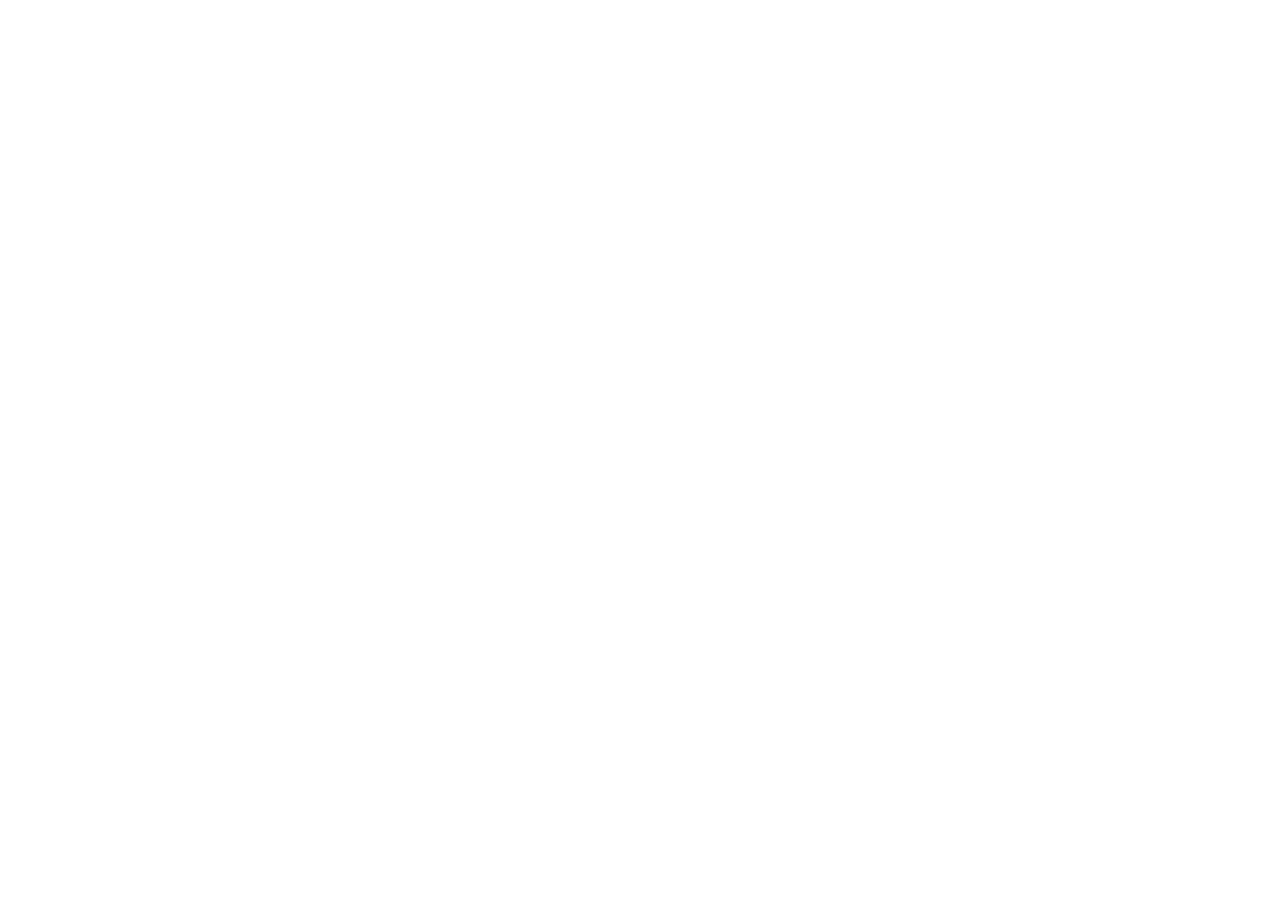
==== index.html @ 0f152d38 "cria arquivos" ====
<!DOCTYPE html>
<html lang="pt-br">
<head>
    <meta charset="UTF-8">
    <meta http-equiv="X-UA-Compatible" content="IE=edge">
    <meta name="viewport" content="width=device-width, initial-scale=1.0">
    <title>Postiti - Login</title>
    <link rel="stylesheet" href="css/style.css">
</head>
<body>
    <script src="js/"></script>
</body>
</html>
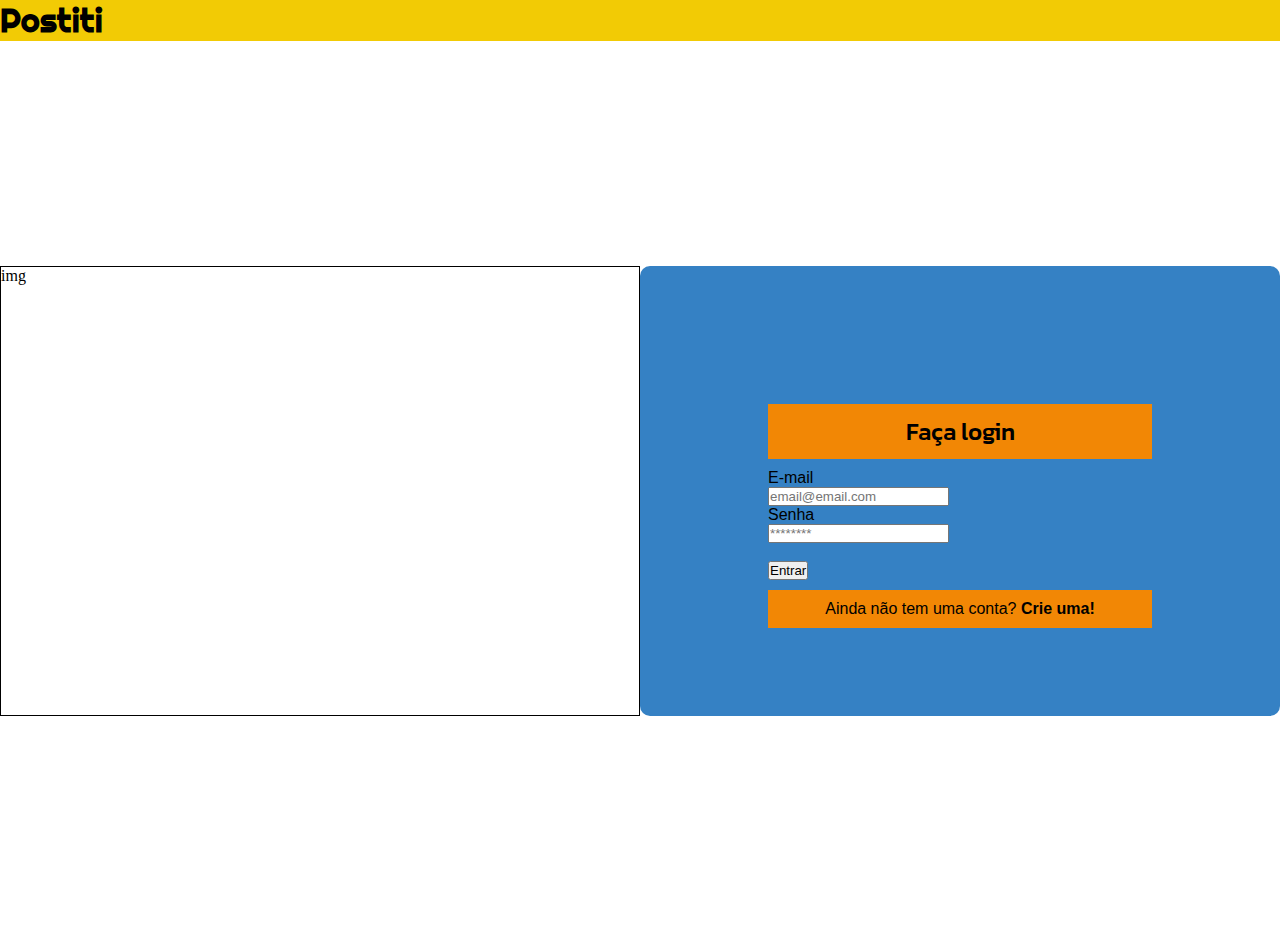
==== commit a5841e96: "edita css" ====
--- a/index.html
+++ b/index.html
@@ -6,8 +6,46 @@
     <meta name="viewport" content="width=device-width, initial-scale=1.0">
     <title>Postiti - Login</title>
     <link rel="stylesheet" href="css/style.css">
+    <style>
+        @import url('https://fonts.googleapis.com/css2?family=Kanit:ital,wght@0,100;0,200;0,300;0,400;0,500;0,600;0,700;0,800;0,900;1,100;1,200;1,300;1,400;1,500;1,600;1,700;1,800;1,900&family=Righteous&display=swap');
+      </style>
 </head>
 <body>
-    <script src="js/"></script>
+    <header>
+        <div class="cabecalho">
+            <h1>Postiti</h1>
+        </div>
+    </header>
+
+    <main>
+        <div class="container">
+        
+            <div class="imagemLogin">img
+                <!-- <img src="imagens/pexels-leeloo-thefirst-5408810.jpg" alt=""> -->
+            </div>
+        
+            <div class="login">
+                <h2>Faça login</h2>
+        
+                <form>
+                    <p>E-mail</p>
+                    <input type="email" name="emailUsuario" id="emailUsuario" placeholder="email@email.com">
+                    <p>Senha</p>
+                    <input type="password" name="senhaUsuario" id="senhaUsuario" placeholder="********">
+                    <br>
+                    <br>
+                    <button type="submit">Entrar</button>
+                </form>
+        
+                
+                <p>Ainda não tem uma conta?<a href="cadastro.html" > <strong>Crie uma!</strong></a></p>
+                
+            </div>
+        </div>
+    </main>
+
+    <footer></footer>
+
+    <script src="js/index.js"></script>
 </body>
 </html>--- a/css/style.css
+++ b/css/style.css
@@ -0,0 +1,69 @@
+*{
+    margin: 0;
+    padding: 0;
+    box-sizing: border-box;
+    text-decoration: none;
+}
+
+:root{
+    --cor1: #8857F2;
+    --cor2: #6B71F2;
+    --cor3: #D7F205;
+    --cor4: #F2CB05;
+    --cor5: #F28705;
+}
+
+a{
+    text-decoration: none;
+    font-family: Verdana, Geneva, Tahoma, sans-serif;
+    color: unset;
+}
+
+h1{
+    font-family: 'Righteous', cursive;
+}
+
+h2, h3, h4{
+    font-family: 'Kanit', sans-serif;
+    font-weight: 500;
+}
+
+p{
+    font-family: Verdana, Geneva, Tahoma, sans-serif;
+}
+
+.cabecalho{
+    background-color: #F2CB05;
+    width: 100vw;
+    max-height: 30vh;
+    margin: auto;
+}
+
+.container{
+    display:flex;
+    align-items: center;
+    justify-content: center;
+    height: 100vh;
+}
+
+.login{
+    background-color: rgb(53, 129, 196);
+    width: 50vw;
+    height: 50vh;
+    margin: auto;
+    border-radius: 10px;
+    padding: 10%;
+}
+
+.login > p, h2{
+    text-align: center;
+    padding: 10px;
+    margin: 10px 0 10px 0;
+    background-color: #F28705;
+}
+
+.imagemLogin{
+    width: 50vw;
+    height: 50vh;
+    border: 1px solid black;
+}
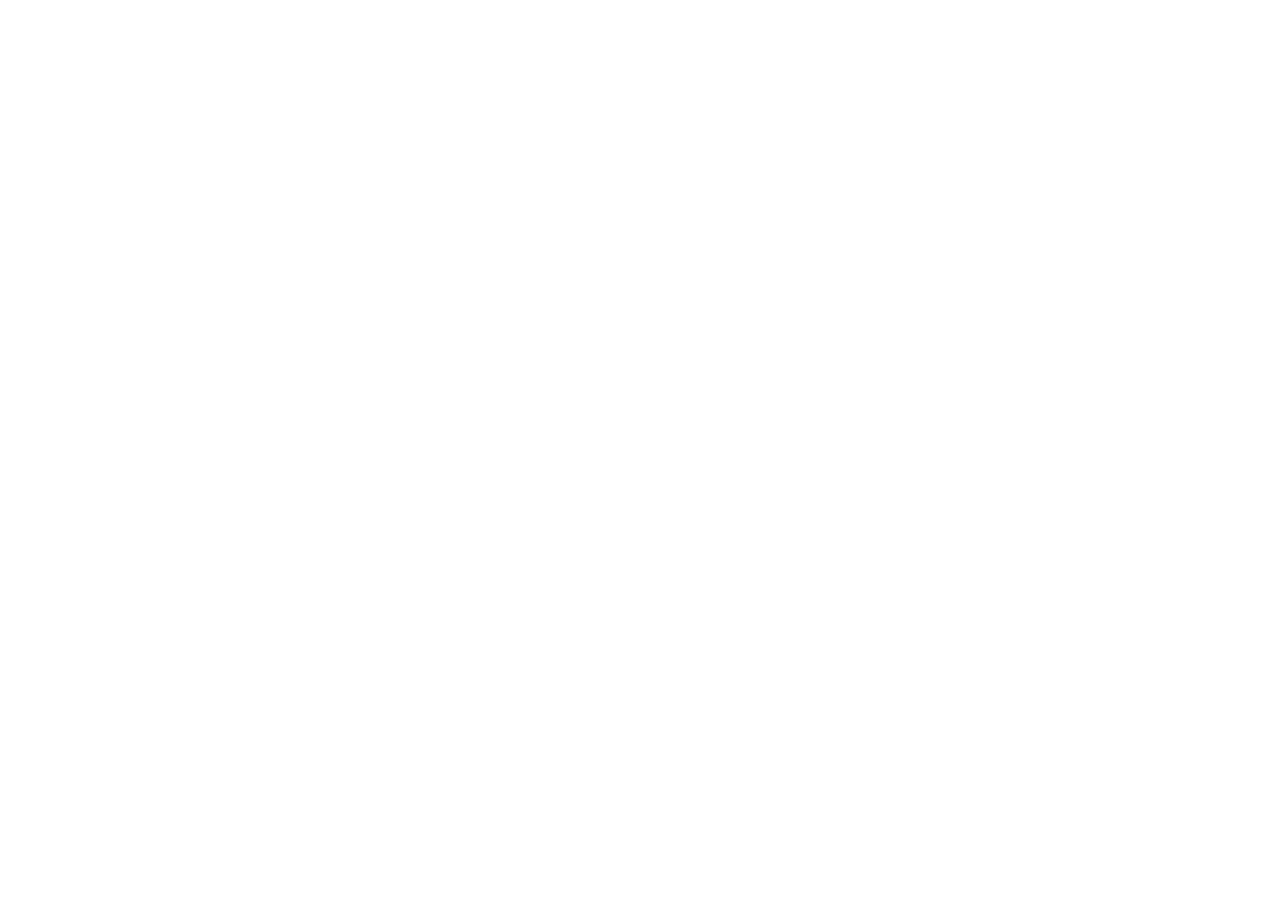
==== commit 06a418cf: "refaz do zero" ====
--- a/index.html
+++ b/index.html
@@ -11,40 +11,7 @@
       </style>
 </head>
 <body>
-    <header>
-        <div class="cabecalho">
-            <h1>Postiti</h1>
-        </div>
-    </header>
-
-    <main>
-        <div class="container">
-        
-            <div class="imagemLogin">img
-                <!-- <img src="imagens/pexels-leeloo-thefirst-5408810.jpg" alt=""> -->
-            </div>
-        
-            <div class="login">
-                <h2>Faça login</h2>
-        
-                <form>
-                    <p>E-mail</p>
-                    <input type="email" name="emailUsuario" id="emailUsuario" placeholder="email@email.com">
-                    <p>Senha</p>
-                    <input type="password" name="senhaUsuario" id="senhaUsuario" placeholder="********">
-                    <br>
-                    <br>
-                    <button type="submit">Entrar</button>
-                </form>
-        
-                
-                <p>Ainda não tem uma conta?<a href="cadastro.html" > <strong>Crie uma!</strong></a></p>
-                
-            </div>
-        </div>
-    </main>
-
-    <footer></footer>
+    
 
     <script src="js/index.js"></script>
 </body>
--- a/css/style.css
+++ b/css/style.css
@@ -13,57 +13,3 @@
     --cor5: #F28705;
 }
 
-a{
-    text-decoration: none;
-    font-family: Verdana, Geneva, Tahoma, sans-serif;
-    color: unset;
-}
-
-h1{
-    font-family: 'Righteous', cursive;
-}
-
-h2, h3, h4{
-    font-family: 'Kanit', sans-serif;
-    font-weight: 500;
-}
-
-p{
-    font-family: Verdana, Geneva, Tahoma, sans-serif;
-}
-
-.cabecalho{
-    background-color: #F2CB05;
-    width: 100vw;
-    max-height: 30vh;
-    margin: auto;
-}
-
-.container{
-    display:flex;
-    align-items: center;
-    justify-content: center;
-    height: 100vh;
-}
-
-.login{
-    background-color: rgb(53, 129, 196);
-    width: 50vw;
-    height: 50vh;
-    margin: auto;
-    border-radius: 10px;
-    padding: 10%;
-}
-
-.login > p, h2{
-    text-align: center;
-    padding: 10px;
-    margin: 10px 0 10px 0;
-    background-color: #F28705;
-}
-
-.imagemLogin{
-    width: 50vw;
-    height: 50vh;
-    border: 1px solid black;
-}
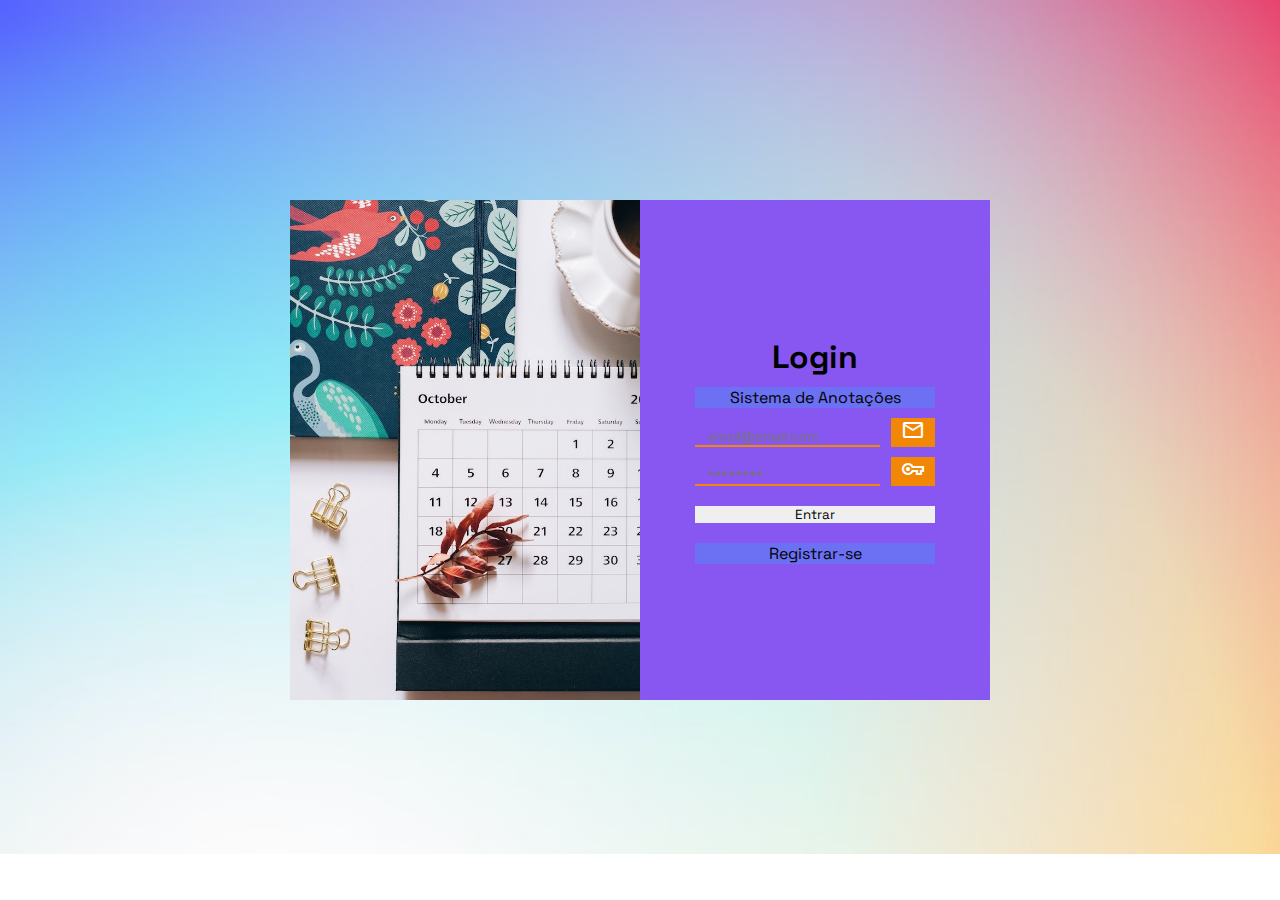
==== commit 7860a734: "implanta página de login" ====
--- a/index.html
+++ b/index.html
@@ -6,12 +6,36 @@
     <meta name="viewport" content="width=device-width, initial-scale=1.0">
     <title>Postiti - Login</title>
     <link rel="stylesheet" href="css/style.css">
-    <style>
-        @import url('https://fonts.googleapis.com/css2?family=Kanit:ital,wght@0,100;0,200;0,300;0,400;0,500;0,600;0,700;0,800;0,900;1,100;1,200;1,300;1,400;1,500;1,600;1,700;1,800;1,900&family=Righteous&display=swap');
-      </style>
+    <link rel="stylesheet" href="https://fonts.googleapis.com/css2?family=Material+Symbols+Outlined:opsz,wght,FILL,GRAD@48,400,0,0" />
 </head>
 <body>
-    
+    <main>
+        <div class="login-box">
+            <img src="imagens/pexels-leeloo-thefirst-5408810.jpg" alt="">
+        </div>
+        <div class="login-box">
+            <div class="login-form">
+                <form>
+                    <h2>Login</h2>
+                    <p>Sistema de Anotações</p>
+                    <div class="login-input">
+                        <input type="email" name="emailUsuario" id="emailUsuario" required placeholder="email@email.com">
+                        <label for="emailUsuario"><span class="material-symbols-outlined">
+                            mail
+                            </span></label>
+                    </div>
+                    <div class="login-input">
+                        <input type="password" name="senhaUsuario" id="senhaUsuario" required placeholder="********">
+                        <label for="senhaUsuario"><span class="material-symbols-outlined">
+                            vpn_key
+                            </span></label>
+                    </div>
+                    <button type="submit">Entrar</button>
+                    <p><a href="cadastro.html">Registrar-se</a></p>
+                </form>
+            </div>
+        </div>
+    </main>
 
     <script src="js/index.js"></script>
 </body>
--- a/css/style.css
+++ b/css/style.css
@@ -1,8 +1,11 @@
+@import url('https://fonts.googleapis.com/css2?family=Space+Grotesk:wght@300;400;500;600;700&display=swap');
+
 *{
     margin: 0;
     padding: 0;
     box-sizing: border-box;
-    text-decoration: none;
+    font-family: 'Space Grotesk', sans-serif;
+    
 }
 
 :root{
@@ -13,3 +16,75 @@
     --cor5: #F28705;
 }
 
+main{
+    display: flex;
+    justify-content: center;
+    align-items: center;
+    min-height: 100vh;
+    width: 100%;
+    background-image: url(../imagens/pexels-gradienta-7134986.jpg);
+    background-repeat: no-repeat;
+    background-size: 100%;
+}
+
+main img{
+    width: 100vw;
+    height: 100vh;
+}
+
+.login-box{
+    position: relative;
+    height: 500px;
+    width: 350px;
+    display: flex;
+    justify-content: center;
+    align-items: center;
+    background-color: #8857F2;
+}
+
+h2{
+    font-size: 2em;
+    text-align: center;
+    margin: 10px 0;
+}
+
+p{
+    font-size: 1em;
+    text-align: center;
+    margin: 10px 0;
+    background-color: #6B71F2;
+}
+
+a{
+    text-decoration: inherit;
+    font-size: inherit;
+    color: inherit;
+}
+
+.login-input input{
+    margin: 10px 0;
+    padding: 0 13px;
+    border: none;
+    background-color: transparent;
+    border-bottom: 2px solid #F28705;
+}
+
+
+.login-input label{
+    background-color: #F28705;
+    color: white;
+    padding: 0 10px;
+    float: right;
+}
+
+.login-box button{
+    margin: 10px 0;
+    border: none;
+    padding: 0 100px;
+}
+
+.login-box img{
+    width: 100%;
+    height: 100%;
+    object-fit: cover;
+}
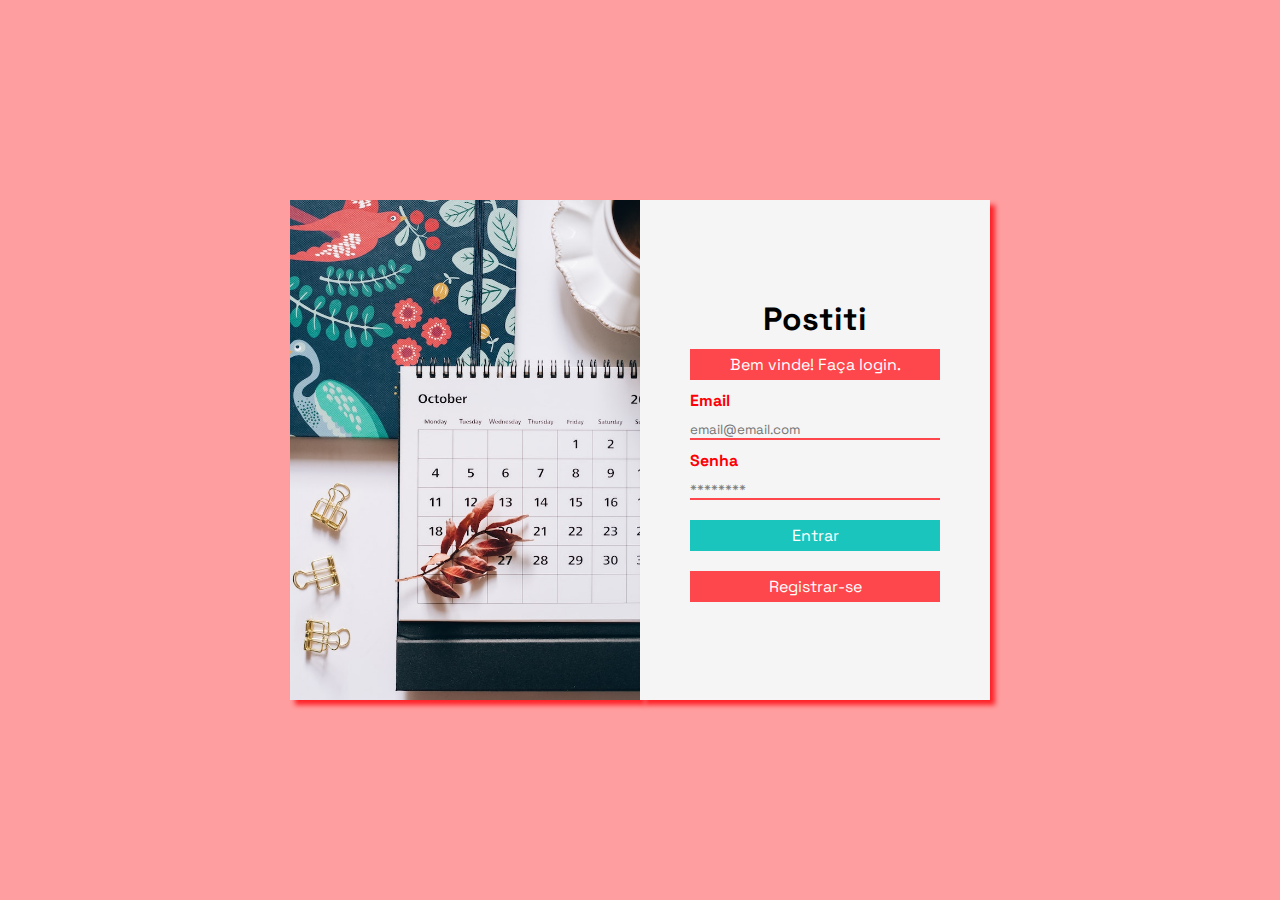
==== commit af13c8d0: "aprimora css" ====
--- a/index.html
+++ b/index.html
@@ -6,7 +6,7 @@
     <meta name="viewport" content="width=device-width, initial-scale=1.0">
     <title>Postiti - Login</title>
     <link rel="stylesheet" href="css/style.css">
-    <link rel="stylesheet" href="https://fonts.googleapis.com/css2?family=Material+Symbols+Outlined:opsz,wght,FILL,GRAD@48,400,0,0" />
+    
 </head>
 <body>
     <main>
@@ -16,19 +16,17 @@
         <div class="login-box">
             <div class="login-form">
                 <form>
-                    <h2>Login</h2>
-                    <p>Sistema de Anotações</p>
+                    <h2>Postiti</h2>
+                    <p>Bem vinde! Faça login.</p>
                     <div class="login-input">
+                        <label for="emailUsuario">Email</label>
                         <input type="email" name="emailUsuario" id="emailUsuario" required placeholder="email@email.com">
-                        <label for="emailUsuario"><span class="material-symbols-outlined">
-                            mail
-                            </span></label>
+                        
                     </div>
                     <div class="login-input">
+                        <label for="senhaUsuario">Senha</label>
                         <input type="password" name="senhaUsuario" id="senhaUsuario" required placeholder="********">
-                        <label for="senhaUsuario"><span class="material-symbols-outlined">
-                            vpn_key
-                            </span></label>
+                        
                     </div>
                     <button type="submit">Entrar</button>
                     <p><a href="cadastro.html">Registrar-se</a></p>
--- a/css/style.css
+++ b/css/style.css
@@ -9,11 +9,16 @@
 }
 
 :root{
-    --cor1: #8857F2;
-    --cor2: #6B71F2;
-    --cor3: #D7F205;
-    --cor4: #F2CB05;
-    --cor5: #F28705;
+    --cor1: #FF9EA0;
+    --cor2: #FE6E72;
+    --cor3: #FE474C;
+    --cor4: #FE2127;
+    --cor5: #FD0006;
+    --cor6: #3BD4CE;
+    --cor7: #94EFEB;
+    --cor8: #61E1DC;
+    --cor9: #1AC5BE;
+    --cor10: #00B1AA;
 }
 
 main{
@@ -22,9 +27,9 @@
     align-items: center;
     min-height: 100vh;
     width: 100%;
-    background-image: url(../imagens/pexels-gradienta-7134986.jpg);
+    background-color: var(--cor1);
     background-repeat: no-repeat;
-    background-size: 100%;
+    background-size: 100%;    
 }
 
 main img{
@@ -39,7 +44,8 @@
     display: flex;
     justify-content: center;
     align-items: center;
-    background-color: #8857F2;
+    background-color: whitesmoke;
+    box-shadow: 5px 5px 5px var(--cor4);
 }
 
 h2{
@@ -48,39 +54,48 @@
     margin: 10px 0;
 }
 
-p{
+p {
     font-size: 1em;
     text-align: center;
     margin: 10px 0;
-    background-color: #6B71F2;
+    padding: 5px;
+    background-color: var(--cor3);
+    color: white;
 }
 
-a{
+.login-box a{
     text-decoration: inherit;
     font-size: inherit;
     color: inherit;
 }
 
 .login-input input{
-    margin: 10px 0;
-    padding: 0 13px;
+    margin: 10px 0;    
     border: none;
     background-color: transparent;
-    border-bottom: 2px solid #F28705;
+    border-bottom: 2px solid var(--cor3);
+    
 }
 
+#emailUsuario, #senhaUsuario{
+    width: 250px;
+}
 
 .login-input label{
-    background-color: #F28705;
-    color: white;
-    padding: 0 10px;
-    float: right;
+    color: var(--cor5);
+    padding: 5px 0;
+    font-weight: bold;
 }
 
 .login-box button{
     margin: 10px 0;
     border: none;
-    padding: 0 100px;
+    padding: 5px;
+    background-color: var(--cor9);
+    color: white;
+    width: 250px;
+    text-align: center;
+    font-size: 1em;
 }
 
 .login-box img{
@@ -88,3 +103,7 @@
     height: 100%;
     object-fit: cover;
 }
+
+.login-form{
+    width: 250px;
+}
